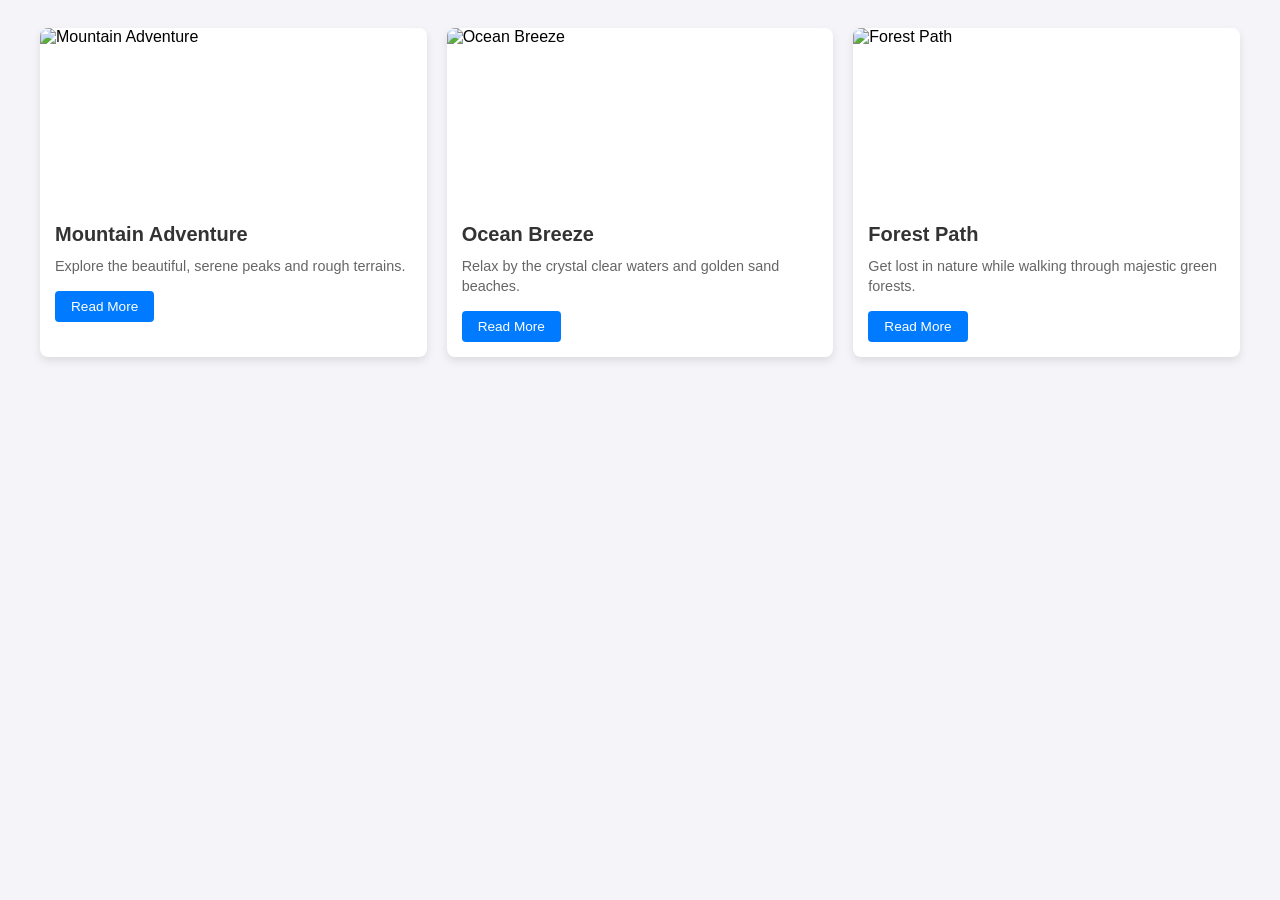
==== card.html @ cd064660 "new files added" ====
<!DOCTYPE html>
<html lang="en">
<head>
    <meta charset="UTF-8">
    <title>Dynamic Card Display</title>
    <link rel="stylesheet" href="style.css">
    <style>
        body {
    font-family: Arial, sans-serif;
    background-color: #f4f4f9;
    padding: 20px;
}

/* Container rules to align cards next to each other */
.card-container {
    display: grid;
    grid-template-columns: repeat(auto-fit, minmax(280px, 1fr));
    gap: 20px;
    max-width: 1200px;
    margin: 0 auto;
}

/* Individual card styling */
.card {
    background: #ffffff;
    border-radius: 8px;
    overflow: hidden;
    box-shadow: 0 4px 8px rgba(0, 0, 0, 0.1);
    transition: transform 0.2s ease-in-out;
}

.card:hover {
    transform: translateY(-5px);
}

.card-img {
    width: 100%;
    height: 180px;
    object-fit: cover;
}

.card-body {
    padding: 15px;
}

.card-title {
    margin: 0 0 10px 0;
    font-size: 1.25rem;
    color: #333;
}

.card-text {
    font-size: 0.9rem;
    color: #666;
    line-height: 1.4;
    margin-bottom: 15px;
}

.card-btn {
    display: inline-block;
    padding: 8px 16px;
    background-color: #007bff;
    color: #fff;
    text-decoration: none;
    border-radius: 4px;
    font-size: 0.85rem;
}

.card-btn:hover {
    background-color: #0056b3;
}

    </style>
</head>
<body>

    <!-- Container where cards will be rendered -->
    <div id="card-container" class="card-container"></div>

    <script >
        // Step 1: Store data in an array of objects
const cardData = [
    {
        title: "Mountain Adventure",
        image: "https://picsum.photos",
        description: "Explore the beautiful, serene peaks and rough terrains.",
        link: "#"
    },
    {
        title: "Ocean Breeze",
        image: "https://picsum.photos",
        description: "Relax by the crystal clear waters and golden sand beaches.",
        link: "#"
    },
    {
        title: "Forest Path",
        image: "https://picsum.photos",
        description: "Get lost in nature while walking through majestic green forests.",
        link: "#"
    }
];

// Step 2: Select the container element from the DOM
const container = document.getElementById('card-container');

// Step 3: Loop through the array and generate HTML for each object
cardData.forEach((item) => {
    // Create the card structure using a template literal
    const cardHTML = `
        <div class="card">
            <img src="${item.image}" alt="${item.title}" class="card-img">
            <div class="card-body">
                <h3 class="card-title">${item.title}</h3>
                <p class="card-text">${item.description}</p>
                <a href="${item.link}" class="card-btn">Read More</a>
            </div>
        </div>
    `;
    
    // Append the newly created card markup inside the container
    container.innerHTML += cardHTML;
});

    </script>
</body>
</html>
---- style.css ----
<<<<<<< HEAD
body{
    width: 100%;
    margin: 0;
    padding: 0;
}
.sale button{
    background-color: rgb(242, 61, 92);
    border-radius: 5px;
    color: white;
    border: 0;
}
.hero{
    align-self: start;
    text-align: start;
}
.logo{
    display: flex;
    align-items: center;
    justify-content: center;
}
.menu_search{
 align-items: center;
 justify-content: space-between;
 display: flex;
 max-width: 450px;
}
.menu_search button{
    background-color: #0F83B2;
    border-radius: 50px;
    height: 55px;
    width: 55px;
    
}
.menu input{
    width: 280px;
    border-radius: 20px;
    height: 50px;
}
.menu_field a{
    text-decoration: none;
    color: black;
    justify-content: center;
    align-items: center;
    text-align: center;
}
.section1{
    background-image: url(img/Rectangle\ 40.png);
    background-repeat: no-repeat;
    background-size: cover;
    height: 810px;
    /* width: 1220px; */
    justify-content: flex-end;
    padding-right: 70px;
    display: flex;
    padding-top: 90px;
}

.herrosection{
    font-family: "Baloo Bhaina 2", sans-serif;
    font-size: 65px;
    color: #0F83B2;
    font-weight: bold;
    text-shadow: 4px 4px  4px white;
}
.hero{
    justify-content: flex-end;
    padding-right: 70px;
    max-width: 592px;
    height: 305px;
}
.section2{
    display: flex;
    flex-direction: column;
    justify-content: center;
    align-items: center;
    text-align: center;
}
.section2_2{
    display: flex;
    justify-content: space-between;
    align-items: center;
}
.section2_2 img{
    justify-content: center;
    align-items: center;

}
.toycard{
    width: 200px;
    height: 180px;
    align-items: center;
    display: flex;
    flex-direction: column;
    justify-content: center;
}
.toycard img{
    width: 180px;
    height: 160px;
}
.section4{
    display: flex;
    justify-content: center;
    align-items: center;
    align-self: center;
    text-align: center;
}
.section4 img{
    display: flex;
    padding: 10px;
    justify-content: center;
    align-self: center;
    align-items: center;
}
.section5{
    justify-content: center;
}
.section5.img{
    display: flex;
    justify-content: center;
    
}

.section8 img{
    padding: 10px;
}


h2{
    font-family: "Baloo Bhaina 2", sans-serif;
    font-size: 30px;
    margin: 0;
    padding: none;
}
p{
    font-family: "Baloo Bhaina 2", sans-serif;
    font-size: 18px;
    margin: 0;
    padding: none;

}
.offer{
    display: flex;
    flex-direction: column;
    justify-content: center;
   align-items: center;
}
.news{
    display: flex;
    flex-direction: column;
    justify-content: center;
   align-items: center;
    text-align: center;
   
      font-family: "Baloo Bhaina 2", sans-serif;
      width: 600px;
}
.news button{
    height: 50px;
    width: 82px;
    border-radius: 20px;
    background-color: #0F83B2;
    color: white;
    border: 0.5px solid grey;
    font-size: 14px;
    box-sizing: border-box;

  transition: 0.5s;
  outline: none;
    
}
.news input{
    height: 50px;
    border-radius: 20px;
    width: 370px;
    box-sizing: border-box;
  border: 3px solid #ccc;
  transition: 0.5s;
  outline: none;
}
.section3{
    display: flex;
    flex-direction: column;
    text-align: center;
    justify-content: center;
    align-items: center;
    
}
.section3_2{
    display: flex;
    justify-content: center;
    align-items: center;
    text-align: center;
}
.section3_1{
    max-width: 570px;
    padding: 5px;
}
.section3_2 p:hover{
    background-color: rgb(244, 127, 166);
    border-radius: 10px;
    width: 100px;
    
}
.section3_2
{
    display: flex;
    justify-content: space-between;
    text-align: center;
}
.section8 p{
    font-size: 14px;
}

.section6_2{
    display: flex;
    justify-content: center;
    align-items: center;
    gap: 20px;
}
.section7_2{
    display: flex;
    justify-content: center;
    align-items: center;
    gap: 20px;
}
.section8{
    display: flex;
    justify-content: center;
    align-items: center;
    gap: 10px;
}


.customercare,.freeship,.return{
    justify-content: center;
    display: flex;
    flex-direction: column;
    align-items: center;
    text-align: center;
    align-content: center;
    width: 400px;
    height: 188px;
    /* border: 1px  solid black; */
    border-radius: 10px;
    
}
.customercare{
    background-color:rgba(26, 176, 230, 0.1);
}
.freeship{
    background-color:rgba(251, 128, 27, 0.1);
}
.return{
    background-color:rgba(40, 235, 43, 0.1);
}

.container-card {
    display: flex;
    flex-direction: column;
    
    align-items: start;
    gap: 50px;
    height: 450px;
    
    
}
.container-card  p{
    
    align-items: flex-start;
    display: flex;

}
.container-card p{
    border: 0;
    margin: none;
    
}
.card {
    
    display: flex;
    
    align-items: start;
    flex-direction: column;
  
}
.card1{
    background-image: url(toppicks/image\ 11.png);
    /* width: 250px;
    height: 250px;
    background-repeat: no-repeat;
    background-size: cover;
    display: flex;
    padding: 8px;
    justify-content: space-between; */


}


.heart {
    display: flex;
    flex-direction: column;
    gap: 4px;
    
}
h4, p{
    margin: 0;
    border: none;
}

.title {
    border-style: none;
}
.card2{
    background-image: url(toppicks/image\ 11\ \(1\).png);
    width: 250px;
    height: 250px;
    background-repeat: no-repeat;
    background-size: cover;
    display: flex;
    padding: 8px;
    justify-content: space-between;
}
.card3{
    background-image: url(toppicks/image\ 11\ \(2\).png);
     width: 250px;
    height: 250px;
    background-repeat: no-repeat;
    background-size: cover;
    display: flex;
    padding: 8px;
    justify-content: space-between;
}
.card4{
    background-image: url(toppicks/image\ 11\ \(3\).png);
     width: 250px;
    height: 250px;
    background-repeat: no-repeat;
    background-size: cover;
    display: flex;
    padding: 8px;
    justify-content: space-between;
}
.card_4{
    display: flex;
    /* justify-content: center;  */
    align-items: start;
    gap: 10px;
     
}
.card_4 p{
     border: 0;
    margin: none;
    align-items: start;
    display: flex;
    justify-content: flex-start;
}
.card p{
    border: 0;
    margin: none;
}
.card_8{
    display: flex;
    justify-content: center;
    align-items: center;
    gap: 10px;
}
.card_8 p{
    display: flex;
    justify-content: flex-start;
    margin: 0;
    padding: none;
    align-items: flex-start;
}
.cardbalance{
    display: flex;
    justify-content: center;
    align-items: center;
    gap: 10px;
}
.card5{
    background-image: url(toppicks/image\ 11\ \(4\).png);
     width: 250px;
    height: 250px;
    background-repeat: no-repeat;
    background-size: cover;
    display: flex;
    padding: 8px;
    justify-content: space-between;
}
.card6{
    background-image: url(toppicks/image\ 11\ \(5\).png);
     width: 250px;
    height: 250px;
    background-repeat: no-repeat;
    background-size: cover;
    display: flex;
    padding: 8px;
    justify-content: space-between;
}
.card7{
    background-image: url(toppicks/image\ 11\ \(6\).png);
     width: 250px;
    height: 250px;
    background-repeat: no-repeat;
    background-size: cover;
    display: flex;
    padding: 8px;
    justify-content: space-between;
}
.card8{
    background-image: url(toppicks/image\ 11\ \(7\).png);
     width: 250px;
    height: 250px;
    background-repeat: no-repeat;
    background-size: cover;
    display: flex;
    padding: 8px;
    justify-content: space-between;
}

@media screen and (width <= 800px) {
   .card_4,.card_8,.cardbalance{
    grid-column: 1;
    display: grid;
  }
}
@media screen and (min-width: 800px) and (max-width: 1100px) {
   .card_4,.card_8,.cardbalance{
   
    display: grid;
    grid-template-columns: repeat(2, 1fr);
    justify-content: center;
    align-items: center;
  }
}
@media screen and (min-width: 1000px) and (max-width: 1200px) {
   .card_4,.card_8,.cardbalance{
  
    display: grid;
    grid-template-columns: repeat(4, 1fr);
    justify-content: center;
    align-items: center;
  }
}

@media screen and (width <= 768px) {
   .section8{
    grid-column: 1;
    display: grid;

  }
}

@media screen and (width <= 900px) {
   .section6_2,.section7_2,.section8{
    grid-column: 1;
    display: grid;

  }
}
@media screen and (width <= 900px) {
   .section4{
    grid-column: 1;
    display: grid;
    align-items: center;
    align-self: center;
    justify-content: center;
  }
}
@media screen and (width <= 786px) {
   .section4{
    grid-column: 1;
   display: grid;
    align-items: center;
    align-self: center;
    justify-content: center;
    width: 500px;
  }
}
@media screen and (width <= 576px) {
   .section4{
    grid-column: 1;
    display: grid;
    width: 420px;
  }
}
@media screen and (width <= 567px) {
   .section4 img{
    grid-column: 1;
    display: grid;
    width: 380px;
  }
}
@media screen and (width <= 567px) {
   body{
    width: 100%;
  }
}
@media screen and (width <= 400px) {
   .section4 img{
    grid-column: 1;
    display: grid;
    width: 320px;
  }
}
@media screen and (width <= 700px) {
   .perfecttoy{
    grid-column: 1;
    display: grid;
  }
}
@media screen and (width <= 700px) {
   .herrosection{
    font-size: 50px;
  }
}
@media screen and (width <= 760px) {
   .herrosection .button{
    width: 150px;
  }
}
@media screen and (width <= 500px) {
   .herrosection .button{
    width: 100px;
  }
}
@media screen and (width <= 570px) {
   .herrosection{
    font-size: 40px;
  }
}

@media screen and (min-width: 700px) and (max-width: 1000px) {
   .perfecttoy{
    
    display: grid;
     grid-template-columns: repeat(5, 1fr);
  }
}
.perfecttoy{
    display: flex;
}

@media screen and (width <= 700px) {
   .section2_2{
    grid-column: 1;
    display: grid;
  }
}
@media screen and (min-width: 700px) and (max-width: 800px) {
   .section2_2{
    display: grid;
     grid-template-columns: repeat(2, 1fr);
  }
}
@media screen and (min-width: 800px) and (max-width: 1100px) {
   .section2_2{
    display: grid;
     grid-template-columns: repeat(4, 1fr);
  }
}
@media screen and (width <= 600px) {
   .news{
    max-width: 400px;
  }
}
@media screen and (width <= 700px) {
   .foot{
    display:grid;
    grid: 1;
    grid-template-columns: repeat(1, 1fr);
  }
}
.section7{
    display: flex;
    flex-direction: column;
    justify-content: center;
    align-items: center;
    align-content: center;
}
.container-last{
    display: flex;
    justify-content: start;
    align-items: center;
    

}
.last1{
    width: 250px;
    height: 250px;

}
.container-last p{
    font-size: 16px;
}

.linkimg{
    width: 30px;
    height: 30px;
    display: flex;
    gap: 10px;
}


@media (max-width: 768px) {
  .menu_field {
    display: none;
  }
}
@media screen and (width <= 700px) {
  .menu_search {
    max-width: 300px;
  }
}
.newsbutton{
    display: flex;

    gap: 30px;
}
@media screen and (width <= 700px) {
  .newsbutton input {
    width: 200px;
  }
=======
*{
    margin: 0;
    padding: 0;

}


body{
    margin: 0;
    padding: 0;
}

.toolbar{
    display: flex;
    background-image: url(img/Union.png);
    height: 51px;
    justify-content: space-between;
    padding-left: 80px;
    padding-right: 80px;
   
}
.sale button{
    background-color: rgb(242, 61, 92);
    border-radius: 5px;
    color: white;
    border: 0;
}
.toolbar1{
    display: flex;
    width: 150px;
    align-items: center;
    justify-content: space-between;
    color: white;
    text-decoration: none;
}
.toolbar1 a{
    text-decoration: none;
    color: white;
    
}
.menu{
    display: flex;
    justify-content: space-between;
    /* padding-right: 50px; */
    height: 140px;
   
}
.menu_field{
    display: flex;
    justify-content: space-between;
    align-items: center;
    width: 532px;
}
.hero{
    align-self: start;
    text-align: start;
}
.logo{
    display: flex;
    align-items: center;
    justify-content: center;
}
.menu_search{
 align-items: center;
 justify-content: space-between;
 display: flex;
 max-width: 450px;
}
.menu_search button{
    background-color: #0F83B2;
    border-radius: 50px;
    height: 55px;
    width: 55px;
    
}
.menu input{
    width: 280px;
    border-radius: 20px;
    height: 50px;
}
.menu_field a{
    text-decoration: none;
    color: black;
    justify-content: center;
    align-items: center;
    text-align: center;
}
.section1{
    background-image: url(img/Rectangle\ 40.png);
    background-repeat: no-repeat;
    background-size: cover;
    height: 810px;
    width: 1220px;
    justify-content: flex-end;
    padding-right: 70px;
    display: flex;
    padding-top: 90px;
}

.herrosection{
    font-family: "Baloo Bhaina 2", sans-serif;
    font-size: 65px;
    color: #0F83B2;
    font-weight: bold;
    text-shadow: 4px 4px  4px white;
}
.hero{
    justify-content: flex-end;
    padding-right: 70px;
    max-width: 592px;
    height: 305px;
}
.section2{
    display: flex;
    flex-direction: column;
    justify-content: center;
    align-items: center;
    text-align: center;
}
.section2_2{
    display: flex;
    justify-content: space-between;
    align-items: center;
}
.section2_2 img{
    justify-content: center;
    align-items: center;

}
.toycard{
    width: 200px;
    height: 180px;
    align-items: center;
    display: flex;
    flex-direction: column;
    justify-content: center;
}
.toycard img{
    width: 180px;
    height: 160px;
}
.section4{
    display: flex;
    justify-content: center;
    align-items: center;
}
.section4 img{
    display: flex;
    padding: 10px;
    position: relative;
}
.section5{
    justify-content: center;
}
.section5.img{
    display: flex;
    justify-content: center;
    
}

.section8 img{
    padding: 10px;
}


h2{
    font-family: "Agbalumo", system-ui;
    font-size: 25px;
}
p{
    font-family: "Baloo Bhaina 2", sans-serif;
    font-size: 18px;

}
.offer{
    display: flex;
    flex-direction: column;
    justify-content: center;
   align-items: center;
}
.news{
    display: flex;
    flex-direction: column;
    justify-content: center;
   align-items: center;
    text-align: center;
    
      font-family: "Baloo Bhaina 2", sans-serif;
      width: 600px;
}
.news button{
    height: 50px;
    width: 82px;
    border-radius: 10px;
    background-color: #0F83B2;
}
.news input{
    height: 50px;
    border-radius: 15px;
    width: 370px;
}
.section3{
    display: flex;
    flex-direction: column;
    text-align: center;
    justify-content: center;
    align-items: center;
    
}
.section3_2{
    display: flex;
    justify-content: center;
    align-items: center;
    text-align: center;
}
.section3_1{
    max-width: 570px;
    padding: 5px;
}
.section3_2 p:hover{
    background-color: rgb(244, 127, 166);
    border-radius: 10px;
    width: 100px;
    
}
.section3_2
{
    display: flex;
    justify-content: space-between;
    text-align: center;
}
.section8 p{
    font-size: 14px;
}


.section8{
    display: flex;
    justify-content: center;
    align-items: center;
    gap: 10px;
}


.customercare,.freeship,.return{
    justify-content: center;
    display: flex;
    flex-direction: column;
    align-items: center;
    text-align: center;
    align-content: center;
    width: 400px;
    height: 188px;
    /* border: 1px  solid black; */
    border-radius: 10px;
    
}
.customercare{
    background-color:rgba(26, 176, 230, 0.1);
}
.freeship{
    background-color:rgba(251, 128, 27, 0.1);
}
.return{
    background-color:rgba(40, 235, 43, 0.1);
}

.container-card {
    display: flex;
    flex-direction: column;
    justify-content: center;
    align-items: start;
    gap: 50px;
    height: 450px;
    
    /* background-color: aquamarine; */
}
.container-card p{
    border: 0;
    margin: none;
    /* color: rgb(60, 254, 60); */
}
.card {
    
    display: flex;
    justify-content: center;
    align-items: start;
    flex-direction: column;
  
}
.card1{
    background-image: url(toppicks/image\ 11.png);
    width: 250px;
    height: 250px;
    background-repeat: no-repeat;
    background-size: cover;
    display: flex;
    padding: 8px;
    justify-content: space-between;
}


.heart {
    display: flex;
    flex-direction: column;
    gap: 4px;
    
}
h4, p{
    margin: 0;
    border: none;
}

.title {
    border-style: none;
}
.card2{
    background-image: url(toppicks/image\ 11\ \(1\).png);
    width: 250px;
    height: 250px;
    background-repeat: no-repeat;
    background-size: cover;
    display: flex;
    padding: 8px;
    justify-content: space-between;
}
.card3{
    background-image: url(toppicks/image\ 11\ \(2\).png);
     width: 250px;
    height: 250px;
    background-repeat: no-repeat;
    background-size: cover;
    display: flex;
    padding: 8px;
    justify-content: space-between;
}
.card4{
    background-image: url(toppicks/image\ 11\ \(3\).png);
     width: 250px;
    height: 250px;
    background-repeat: no-repeat;
    background-size: cover;
    display: flex;
    padding: 8px;
    justify-content: space-between;
}
.card_4{
    display: flex;
    justify-content: center;
    align-items: start;
    gap: 10px;
     
}
.card_4 p{
     border: 0;
    margin: none;
    align-items: start;
}
.card p{
    border: 0;
    margin: none;
}
.card_8{
    display: flex;
    justify-content: center;
    align-items: center;
    gap: 10px;
}
.cardbalance{
    display: flex;
    justify-content: center;
    align-items: center;
    gap: 10px;
}
.card5{
    background-image: url(toppicks/image\ 11\ \(4\).png);
     width: 250px;
    height: 250px;
    background-repeat: no-repeat;
    background-size: cover;
    display: flex;
    padding: 8px;
    justify-content: space-between;
}
.card6{
    background-image: url(toppicks/image\ 11\ \(5\).png);
     width: 250px;
    height: 250px;
    background-repeat: no-repeat;
    background-size: cover;
    display: flex;
    padding: 8px;
    justify-content: space-between;
}
.card7{
    background-image: url(toppicks/image\ 11\ \(6\).png);
     width: 250px;
    height: 250px;
    background-repeat: no-repeat;
    background-size: cover;
    display: flex;
    padding: 8px;
    justify-content: space-between;
}
.card8{
    background-image: url(toppicks/image\ 11\ \(7\).png);
     width: 250px;
    height: 250px;
    background-repeat: no-repeat;
    background-size: cover;
    display: flex;
    padding: 8px;
    justify-content: space-between;
}

@media screen and (width <= 800px) {
   .card_4,.card_8,.cardbalance{
    grid-column: 1;
    display: grid;
  }
}
@media screen and (min-width: 800px) and (max-width: 1100px) {
   .card_4,.card_8,.cardbalance{
   
    display: grid;
    grid-template-columns: repeat(2, 1fr);
    justify-content: center;
    align-items: center;
  }
}
@media screen and (min-width: 1000px) and (max-width: 1200px) {
   .card_4,.card_8,.cardbalance{
  
    display: grid;
    grid-template-columns: repeat(4, 1fr);
    justify-content: center;
    align-items: center;
  }
}

@media screen and (width <= 768px) {
   .section8{
    grid-column: 1;
    display: grid;

  }
}
@media screen and (width <= 900px) {
   .section4{
    grid-column: 1;
    display: grid;
  }
}
@media screen and (width <= 700px) {
   .perfecttoy{
    grid-column: 1;
    display: grid;
  }
}

@media screen and (min-width: 700px) and (max-width: 1000px) {
   .perfecttoy{
    
    display: grid;
     grid-template-columns: repeat(5, 1fr);
  }
}
.perfecttoy{
    display: flex;
}

@media screen and (width <= 700px) {
   .section2_2{
    grid-column: 1;
    display: grid;
  }
}
@media screen and (min-width: 700px) and (max-width: 800px) {
   .section2_2{
    display: grid;
     grid-template-columns: repeat(2, 1fr);
  }
}
@media screen and (min-width: 800px) and (max-width: 1100px) {
   .section2_2{
    display: grid;
     grid-template-columns: repeat(4, 1fr);
  }
}
@media screen and (width <= 600px) {
   .news{
    max-width: 400px;
  }
}
@media screen and (width <= 700px) {
   .foot{
    display:grid;
    grid: 1;
    grid-template-columns: repeat(1, 1fr);
  }
}
.section7{
    display: flex;
    flex-direction: column;
    justify-content: center;
    align-items: center;
    align-content: center;
}
.container-last{
    display: flex;
    justify-content: start;
    align-items: center;
    

}
.last1{
    width: 250px;
    height: 250px;

}
.container-last p{
    font-size: 16px;
}
footer{
    background-image: url(img/Footer\ \(1\).png);
    background-repeat: no-repeat;
    display: flex;
    flex-direction: column;
    background-size: cover;
    justify-content: center;
    /* align-items: center; */
    height: 560px;
}
.linkimg{
    width: 30px;
    height: 30px;
    display: flex;
    gap: 10px;
}
.searchbar{
    width: 300px;
    height: 50px;
    display: flex;
    border: 2px solid black;
    border-radius: 50px;
}
.searchbar input{
    border: none;
    border-color:transparent;
    width: 245px;
    height: 40px;
    padding-left: 10px;
    padding-top: 5px;
}
.searchbar button{
    background-color: #0F83B2;
    border-radius: 50px;
}

@media (max-width: 768px) {
  .menu_field {
    display: none;
  }
}
@media screen and (width <= 700px) {
  .menu_search {
    max-width: 300px;
  }
>>>>>>> e6953e9117bbbb5a44404855fc9a00b3f8325efa
}
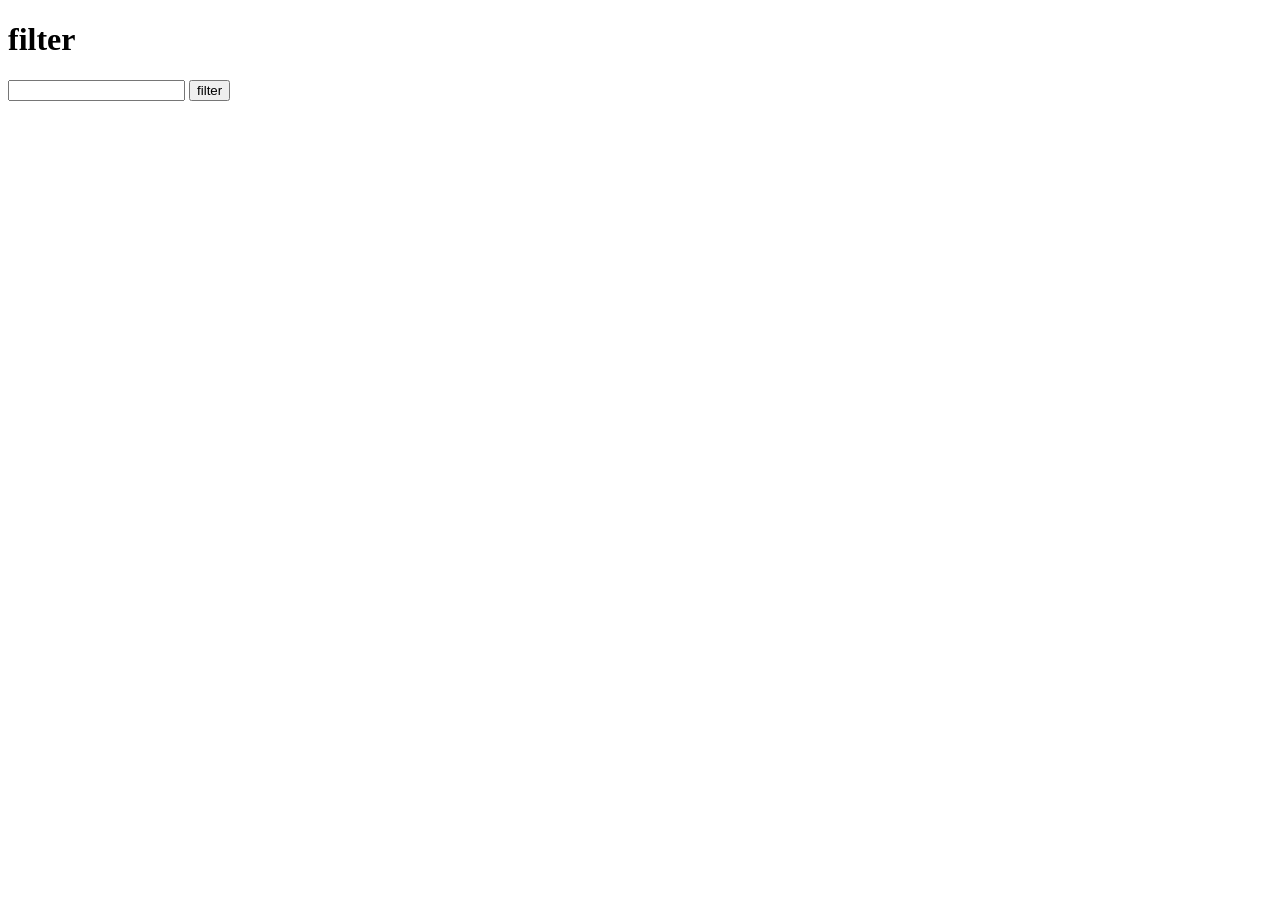
==== commit a1ef5802: "updated succes" ====
--- a/card.html
+++ b/card.html
@@ -2,125 +2,49 @@
 <html lang="en">
 <head>
     <meta charset="UTF-8">
-    <title>Dynamic Card Display</title>
-    <link rel="stylesheet" href="style.css">
-    <style>
-        body {
-    font-family: Arial, sans-serif;
-    background-color: #f4f4f9;
-    padding: 20px;
-}
+    <meta name="viewport" content="width=device-width, initial-scale=1.0">
+    <title>Document</title>
+    <script>
+        const cs =[
+            {
+                name : "sanjeev",
+                dep : "cs",
+                best : "dev"
+        },
+        {
+             name : "naveen",
+                dep : "cs",
+                best : "mar"
+        },
+        {
+             name : "hari",
+                dep : "it",
+                best : "dev"
+        },
+        {
+             name : "haran",
+                dep : "ca",
+                best : "speak"
+        }
+    ]
 
-/* Container rules to align cards next to each other */
-.card-container {
-    display: grid;
-    grid-template-columns: repeat(auto-fit, minmax(280px, 1fr));
-    gap: 20px;
-    max-width: 1200px;
-    margin: 0 auto;
-}
+    function search(depart){
+        return depart.dep === document.getElementById("fil").value;
+    }
 
-/* Individual card styling */
-.card {
-    background: #ffffff;
-    border-radius: 8px;
-    overflow: hidden;
-    box-shadow: 0 4px 8px rgba(0, 0, 0, 0.1);
-    transition: transform 0.2s ease-in-out;
-}
+    function myfunction(){
+        document.getElementById("demo").innerHTML =  JSON.stringify(result, null, 2);
+    }
 
-.card:hover {
-    transform: translateY(-5px);
-}
 
-.card-img {
-    width: 100%;
-    height: 180px;
-    object-fit: cover;
-}
 
-.card-body {
-    padding: 15px;
-}
-
-.card-title {
-    margin: 0 0 10px 0;
-    font-size: 1.25rem;
-    color: #333;
-}
-
-.card-text {
-    font-size: 0.9rem;
-    color: #666;
-    line-height: 1.4;
-    margin-bottom: 15px;
-}
-
-.card-btn {
-    display: inline-block;
-    padding: 8px 16px;
-    background-color: #007bff;
-    color: #fff;
-    text-decoration: none;
-    border-radius: 4px;
-    font-size: 0.85rem;
-}
-
-.card-btn:hover {
-    background-color: #0056b3;
-}
-
-    </style>
+    </script>
 </head>
 <body>
-
-    <!-- Container where cards will be rendered -->
-    <div id="card-container" class="card-container"></div>
-
-    <script >
-        // Step 1: Store data in an array of objects
-const cardData = [
-    {
-        title: "Mountain Adventure",
-        image: "https://picsum.photos",
-        description: "Explore the beautiful, serene peaks and rough terrains.",
-        link: "#"
-    },
-    {
-        title: "Ocean Breeze",
-        image: "https://picsum.photos",
-        description: "Relax by the crystal clear waters and golden sand beaches.",
-        link: "#"
-    },
-    {
-        title: "Forest Path",
-        image: "https://picsum.photos",
-        description: "Get lost in nature while walking through majestic green forests.",
-        link: "#"
-    }
-];
-
-// Step 2: Select the container element from the DOM
-const container = document.getElementById('card-container');
-
-// Step 3: Loop through the array and generate HTML for each object
-cardData.forEach((item) => {
-    // Create the card structure using a template literal
-    const cardHTML = `
-        <div class="card">
-            <img src="${item.image}" alt="${item.title}" class="card-img">
-            <div class="card-body">
-                <h3 class="card-title">${item.title}</h3>
-                <p class="card-text">${item.description}</p>
-                <a href="${item.link}" class="card-btn">Read More</a>
-            </div>
-        </div>
-    `;
+    <h1>filter</h1>
+    <input type="text" id="fil">
+    <button onclick="myfunction()">filter</button>
+    <p id="demo"></p>
     
-    // Append the newly created card markup inside the container
-    container.innerHTML += cardHTML;
-});
-
-    </script>
 </body>
-</html>
+</html>
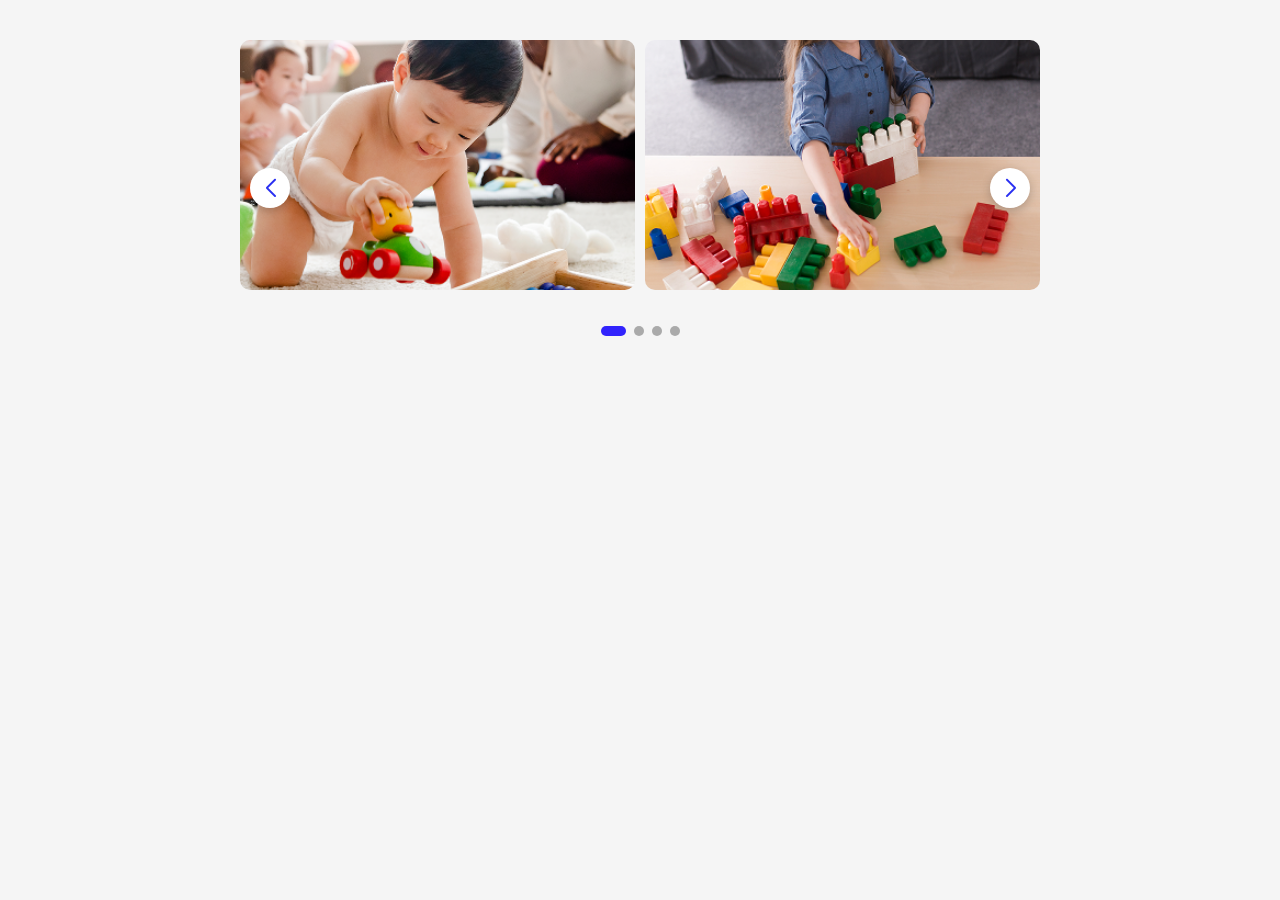
==== commit e3f81118: "card like updated" ====
--- a/card.html
+++ b/card.html
@@ -1,50 +1,270 @@
 <!DOCTYPE html>
 <html lang="en">
+
 <head>
     <meta charset="UTF-8">
+
     <meta name="viewport" content="width=device-width, initial-scale=1.0">
-    <title>Document</title>
+
+    <link
+        rel="stylesheet"
+        href="https://cdn.jsdelivr.net/npm/swiper@11/swiper-bundle.min.css"
+    >
+
+    <title>Infinite Image Slider</title>
+
+    <style>
+
+        * {
+            box-sizing: border-box;
+        }
+
+        body {
+            margin: 0;
+            padding: 40px;
+            background: #f5f5f5;
+        }
+
+
+        /* ==============================
+           SWIPER
+        ============================== */
+
+        .mySwiper {
+            width: 800px;
+            height: 300px;
+
+            position: relative;
+        }
+
+
+        .swiper-slide {
+            width: 400px;
+            height: 250px;
+        }
+
+
+        .swiper-slide img {
+            width: 100%;
+            height: 250px;
+
+            object-fit: cover;
+
+            border-radius: 10px;
+        }
+
+
+        /* ==============================
+           NEXT / PREVIOUS BUTTON
+        ============================== */
+
+        .swiper-button-next,
+        .swiper-button-prev {
+            width: 40px;
+            height: 40px;
+
+            background: white;
+
+            border-radius: 50%;
+
+            box-shadow: 0 3px 10px rgba(0, 0, 0, 0.2);
+        }
+
+
+        /* Arrow size */
+
+        .swiper-button-next::after,
+        .swiper-button-prev::after {
+            font-size: 18px;
+            font-weight: bold;
+            color: rgb(41, 47, 241);
+        }
+
+
+        /* ==============================
+           DOTS
+        ============================== */
+
+        .swiper-pagination {
+            bottom: 0 !important;
+        }
+
+
+        .swiper-pagination-bullet {
+            width: 10px;
+            height: 10px;
+
+            opacity: 1;
+
+            background: #aaa;
+        }
+
+
+        .swiper-pagination-bullet-active {
+            background: rgb(49, 35, 252);
+
+            width: 25px;
+
+            border-radius: 10px;
+        }
+
+
+        /* ==============================
+           MOBILE
+        ============================== */
+
+        @media screen and (max-width: 850px) {
+
+            body {
+                padding: 20px;
+            }
+
+            .mySwiper {
+                width: 100%;
+            }
+
+            .swiper-slide {
+                width: 50%;
+            }
+
+        }
+
+
+        @media screen and (max-width: 600px) {
+
+            .mySwiper {
+                height: 300px;
+            }
+
+            .swiper-slide {
+                width: 100%;
+            }
+
+        }
+
+    </style>
+
+</head>
+
+
+<body>
+
+
+    <!-- =================================
+         SWIPER
+    ================================== -->
+
+    <div class="swiper mySwiper">
+
+        <div class="swiper-wrapper">
+
+
+            <div class="swiper-slide">
+                <img src="img/Rectangle 23.png" alt="">
+            </div>
+
+
+            <div class="swiper-slide">
+                <img src="img/Rectangle 24.png" alt="">
+            </div>
+
+
+            <div class="swiper-slide">
+                <img src="img/Rectangle 25.png" alt="">
+            </div>
+
+
+            <div class="swiper-slide">
+                <img src="img/Rectangle 26.png" alt="">
+            </div>
+
+
+        </div>
+
+
+        <!-- Previous Button -->
+
+        <div class="swiper-button-prev"></div>
+
+
+        <!-- Next Button -->
+
+        <div class="swiper-button-next"></div>
+
+
+        <!-- Dots -->
+
+        <div class="swiper-pagination"></div>
+
+    </div>
+
+
+
+    <!-- =================================
+         SWIPER JS
+    ================================== -->
+
+    <script src="https://cdn.jsdelivr.net/npm/swiper@11/swiper-bundle.min.js"></script>
+
+
     <script>
-        const cs =[
-            {
-                name : "sanjeev",
-                dep : "cs",
-                best : "dev"
-        },
-        {
-             name : "naveen",
-                dep : "cs",
-                best : "mar"
-        },
-        {
-             name : "hari",
-                dep : "it",
-                best : "dev"
-        },
-        {
-             name : "haran",
-                dep : "ca",
-                best : "speak"
-        }
-    ]
-
-    function search(depart){
-        return depart.dep === document.getElementById("fil").value;
-    }
-
-    function myfunction(){
-        document.getElementById("demo").innerHTML =  JSON.stringify(result, null, 2);
-    }
-
-
+
+        const swiper = new Swiper(".mySwiper", {
+
+            /* Show 2 images */
+
+            slidesPerView: 2,
+
+            spaceBetween: 10,
+
+
+            /* Infinite loop */
+
+            loop: true,
+
+
+            /* Auto slide */
+
+            autoplay: {
+
+                delay: 3000,
+
+                disableOnInteraction: false
+
+            },
+
+
+            /* Slow movement */
+
+            speed: 1500,
+
+
+            /* Previous / Next */
+
+            navigation: {
+
+                nextEl: ".swiper-button-next",
+
+                prevEl: ".swiper-button-prev"
+
+            },
+
+
+            /* Dots */
+
+            pagination: {
+
+                el: ".swiper-pagination",
+
+                clickable: true
+
+            }
+
+        });
 
     </script>
-</head>
-<body>
-    <h1>filter</h1>
-    <input type="text" id="fil">
-    <button onclick="myfunction()">filter</button>
-    <p id="demo"></p>
-    
+
+
 </body>
+
 </html>
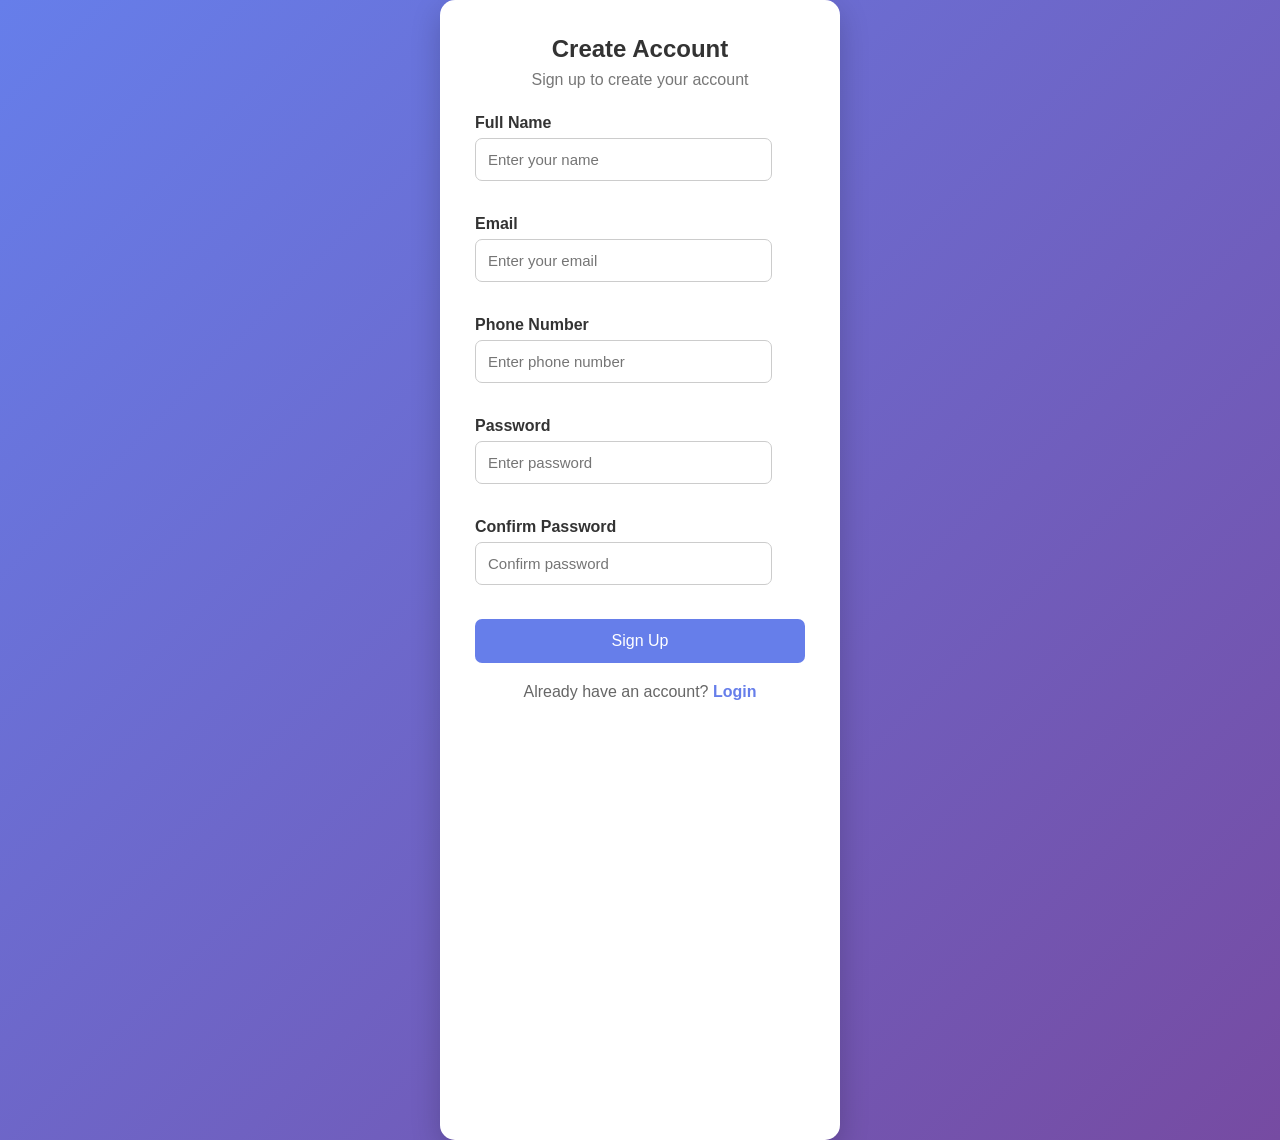
==== commit 7ed60229: "login page updated" ====
--- a/card.html
+++ b/card.html
@@ -1,270 +1,279 @@
 <!DOCTYPE html>
 <html lang="en">
-
 <head>
     <meta charset="UTF-8">
-
     <meta name="viewport" content="width=device-width, initial-scale=1.0">
-
-    <link
-        rel="stylesheet"
-        href="https://cdn.jsdelivr.net/npm/swiper@11/swiper-bundle.min.css"
-    >
-
-    <title>Infinite Image Slider</title>
-
-    <style>
-
-        * {
-            box-sizing: border-box;
-        }
-
-        body {
-            margin: 0;
-            padding: 40px;
-            background: #f5f5f5;
-        }
-
-
-        /* ==============================
-           SWIPER
-        ============================== */
-
-        .mySwiper {
-            width: 800px;
-            height: 300px;
-
-            position: relative;
-        }
-
-
-        .swiper-slide {
-            width: 400px;
-            height: 250px;
-        }
-
-
-        .swiper-slide img {
-            width: 100%;
-            height: 250px;
-
-            object-fit: cover;
-
-            border-radius: 10px;
-        }
-
-
-        /* ==============================
-           NEXT / PREVIOUS BUTTON
-        ============================== */
-
-        .swiper-button-next,
-        .swiper-button-prev {
-            width: 40px;
-            height: 40px;
-
-            background: white;
-
-            border-radius: 50%;
-
-            box-shadow: 0 3px 10px rgba(0, 0, 0, 0.2);
-        }
-
-
-        /* Arrow size */
-
-        .swiper-button-next::after,
-        .swiper-button-prev::after {
-            font-size: 18px;
-            font-weight: bold;
-            color: rgb(41, 47, 241);
-        }
-
-
-        /* ==============================
-           DOTS
-        ============================== */
-
-        .swiper-pagination {
-            bottom: 0 !important;
-        }
-
-
-        .swiper-pagination-bullet {
-            width: 10px;
-            height: 10px;
-
-            opacity: 1;
-
-            background: #aaa;
-        }
-
-
-        .swiper-pagination-bullet-active {
-            background: rgb(49, 35, 252);
-
-            width: 25px;
-
-            border-radius: 10px;
-        }
-
-
-        /* ==============================
-           MOBILE
-        ============================== */
-
-        @media screen and (max-width: 850px) {
-
-            body {
-                padding: 20px;
-            }
-
-            .mySwiper {
-                width: 100%;
-            }
-
-            .swiper-slide {
-                width: 50%;
-            }
-
-        }
-
-
-        @media screen and (max-width: 600px) {
-
-            .mySwiper {
-                height: 300px;
-            }
-
-            .swiper-slide {
-                width: 100%;
-            }
-
-        }
-
-    </style>
-
+    <title>Signup</title>
+    <link rel="stylesheet" href="signup.css">
 </head>
-
-
+<style>
+* {
+    margin: 0;
+    padding: 0;
+    box-sizing: border-box;
+    font-family: Arial, sans-serif;
+}
+
+body {
+    min-height: 100vh;
+    display: flex;
+    justify-content: center;
+    align-items: center;
+    background: linear-gradient(135deg, #667eea, #764ba2);
+}
+
+.signup-box {
+    width: 400px;
+    background: white;
+    padding: 35px;
+    border-radius: 15px;
+    box-shadow: 0 10px 30px rgba(0, 0, 0, 0.2);
+}
+
+h2 {
+    text-align: center;
+    margin-bottom: 8px;
+    color: #333;
+}
+
+.subtitle {
+    text-align: center;
+    color: #777;
+    margin-bottom: 25px;
+}
+
+.input-box {
+    margin-bottom: 16px;
+}
+
+.input-box label {
+    display: block;
+    margin-bottom: 6px;
+    font-weight: bold;
+    color: #333;
+}
+
+.input-box input {
+    width: 90%;
+    padding: 12px;
+    border: 1px solid #ccc;
+    border-radius: 7px;
+    font-size: 15px;
+    outline: none;
+}
+
+.input-box input:focus {
+    border-color: #667eea;
+}
+
+.input-box span {
+    display: block;
+    color: red;
+    font-size: 12px;
+    margin-top: 4px;
+    min-height: 14px;
+}
+
+button {
+    width: 100%;
+    padding: 13px;
+    border: none;
+    border-radius: 7px;
+    background: #667eea;
+    color: white;
+    font-size: 16px;
+    cursor: pointer;
+}
+
+button:hover {
+    background: #5568d9;
+}
+
+#success {
+    text-align: center;
+    color: green;
+    margin-top: 15px;
+    font-weight: bold;
+}
+
+.login {
+    text-align: center;
+    margin-top: 20px;
+    color: #666;
+}
+
+.login a {
+    color: #667eea;
+    text-decoration: none;
+    font-weight: bold;
+}
+
+/* Mobile */
+@media (max-width: 500px) {
+
+    .signup-box {
+        width: 90%;
+        padding: 25px;
+    }
+
+} 
+</style>
 <body>
 
-
-    <!-- =================================
-         SWIPER
-    ================================== -->
-
-    <div class="swiper mySwiper">
-
-        <div class="swiper-wrapper">
-
-
-            <div class="swiper-slide">
-                <img src="img/Rectangle 23.png" alt="">
-            </div>
-
-
-            <div class="swiper-slide">
-                <img src="img/Rectangle 24.png" alt="">
-            </div>
-
-
-            <div class="swiper-slide">
-                <img src="img/Rectangle 25.png" alt="">
-            </div>
-
-
-            <div class="swiper-slide">
-                <img src="img/Rectangle 26.png" alt="">
-            </div>
-
-
-        </div>
-
-
-        <!-- Previous Button -->
-
-        <div class="swiper-button-prev"></div>
-
-
-        <!-- Next Button -->
-
-        <div class="swiper-button-next"></div>
-
-
-        <!-- Dots -->
-
-        <div class="swiper-pagination"></div>
-
+    <div class="signup-box">
+
+        <h2>Create Account</h2>
+        <p class="subtitle">Sign up to create your account</p>
+
+        <form id="signupForm">
+
+            <div class="input-box">
+                <label>Full Name</label>
+                <input type="text" id="name" placeholder="Enter your name">
+                <span id="nameError"></span>
+            </div>
+
+            <div class="input-box">
+                <label>Email</label>
+                <input type="email" id="email" placeholder="Enter your email">
+                <span id="emailError"></span>
+            </div>
+
+            <div class="input-box">
+                <label>Phone Number</label>
+                <input type="text" id="phone" placeholder="Enter phone number">
+                <span id="phoneError"></span>
+            </div>
+
+            <div class="input-box">
+                <label>Password</label>
+                <input type="password" id="password" placeholder="Enter password">
+                <span id="passwordError"></span>
+            </div>
+
+            <div class="input-box">
+                <label>Confirm Password</label>
+                <input type="password" id="confirmPassword" placeholder="Confirm password">
+                <span id="confirmError"></span>
+            </div>
+
+            <button type="submit">Sign Up</button>
+
+            <p id="success"></p>
+
+            <p class="login">
+                Already have an account?
+                <a href="login.html">Login</a>
+            </p>
+
+        </form>
+  <iframe
+        src="https://www.google.com/maps/embed?pb=YOUR_MAP_CODE"
+        width="100%"
+        height="400"
+        style="border:0;"
+        allowfullscreen=""
+        loading="lazy"
+        referrerpolicy="no-referrer-when-downgrade">
+    </iframe>
     </div>
 
-
-
-    <!-- =================================
-         SWIPER JS
-    ================================== -->
-
-    <script src="https://cdn.jsdelivr.net/npm/swiper@11/swiper-bundle.min.js"></script>
-
-
-    <script>
-
-        const swiper = new Swiper(".mySwiper", {
-
-            /* Show 2 images */
-
-            slidesPerView: 2,
-
-            spaceBetween: 10,
-
-
-            /* Infinite loop */
-
-            loop: true,
-
-
-            /* Auto slide */
-
-            autoplay: {
-
-                delay: 3000,
-
-                disableOnInteraction: false
-
-            },
-
-
-            /* Slow movement */
-
-            speed: 1500,
-
-
-            /* Previous / Next */
-
-            navigation: {
-
-                nextEl: ".swiper-button-next",
-
-                prevEl: ".swiper-button-prev"
-
-            },
-
-
-            /* Dots */
-
-            pagination: {
-
-                el: ".swiper-pagination",
-
-                clickable: true
-
-            }
-
-        });
-
-    </script>
-
-
+    <script src="signup.js"></script>
+<script>
+    
+const form = document.getElementById("signupForm");
+
+form.addEventListener("submit", function (event) {
+
+    event.preventDefault();
+
+    // Get values
+    const name = document.getElementById("name").value.trim();
+    const email = document.getElementById("email").value.trim();
+    const phone = document.getElementById("phone").value.trim();
+    const password = document.getElementById("password").value;
+    const confirmPassword = document.getElementById("confirmPassword").value;
+
+    // Error elements
+    const nameError = document.getElementById("nameError");
+    const emailError = document.getElementById("emailError");
+    const phoneError = document.getElementById("phoneError");
+    const passwordError = document.getElementById("passwordError");
+    const confirmError = document.getElementById("confirmError");
+    const success = document.getElementById("success");
+
+    // Clear old messages
+    nameError.textContent = "";
+    emailError.textContent = "";
+    phoneError.textContent = "";
+    passwordError.textContent = "";
+    confirmError.textContent = "";
+    success.textContent = "";
+
+    let valid = true;
+
+    // Name validation
+    if (name === "") {
+        nameError.textContent = "Name is required";
+        valid = false;
+    }
+
+    // Email validation
+    const emailPattern = /^[^\s@]+@[^\s@]+\.[^\s@]+$/;
+
+    if (email === "") {
+        emailError.textContent = "Email is required";
+        valid = false;
+    }
+    else if (!emailPattern.test(email)) {
+        emailError.textContent = "Enter a valid email";
+        valid = false;
+    }
+
+    // Phone validation
+    const phonePattern = /^[0-9]{10}$/;
+
+    if (phone === "") {
+        phoneError.textContent = "Phone number is required";
+        valid = false;
+    }
+    else if (!phonePattern.test(phone)) {
+        phoneError.textContent = "Enter 10 digit phone number";
+        valid = false;
+    }
+
+    // Password validation
+    if (password === "") {
+        passwordError.textContent = "Password is required";
+        valid = false;
+    }
+    else if (password.length < 6) {
+        passwordError.textContent = "Password must be at least 6 characters";
+        valid = false;
+    }
+
+    // Confirm password
+    if (confirmPassword === "") {
+        confirmError.textContent = "Confirm your password";
+        valid = false;
+    }
+    else if (password !== confirmPassword) {
+        confirmError.textContent = "Passwords do not match";
+        valid = false;
+    }
+
+    // Success
+    if (valid) {
+
+        success.textContent = "Signup successful!";
+
+        form.reset();
+    }
+
+});
+
+
+</script>
 </body>
-
-</html>+</html>
+
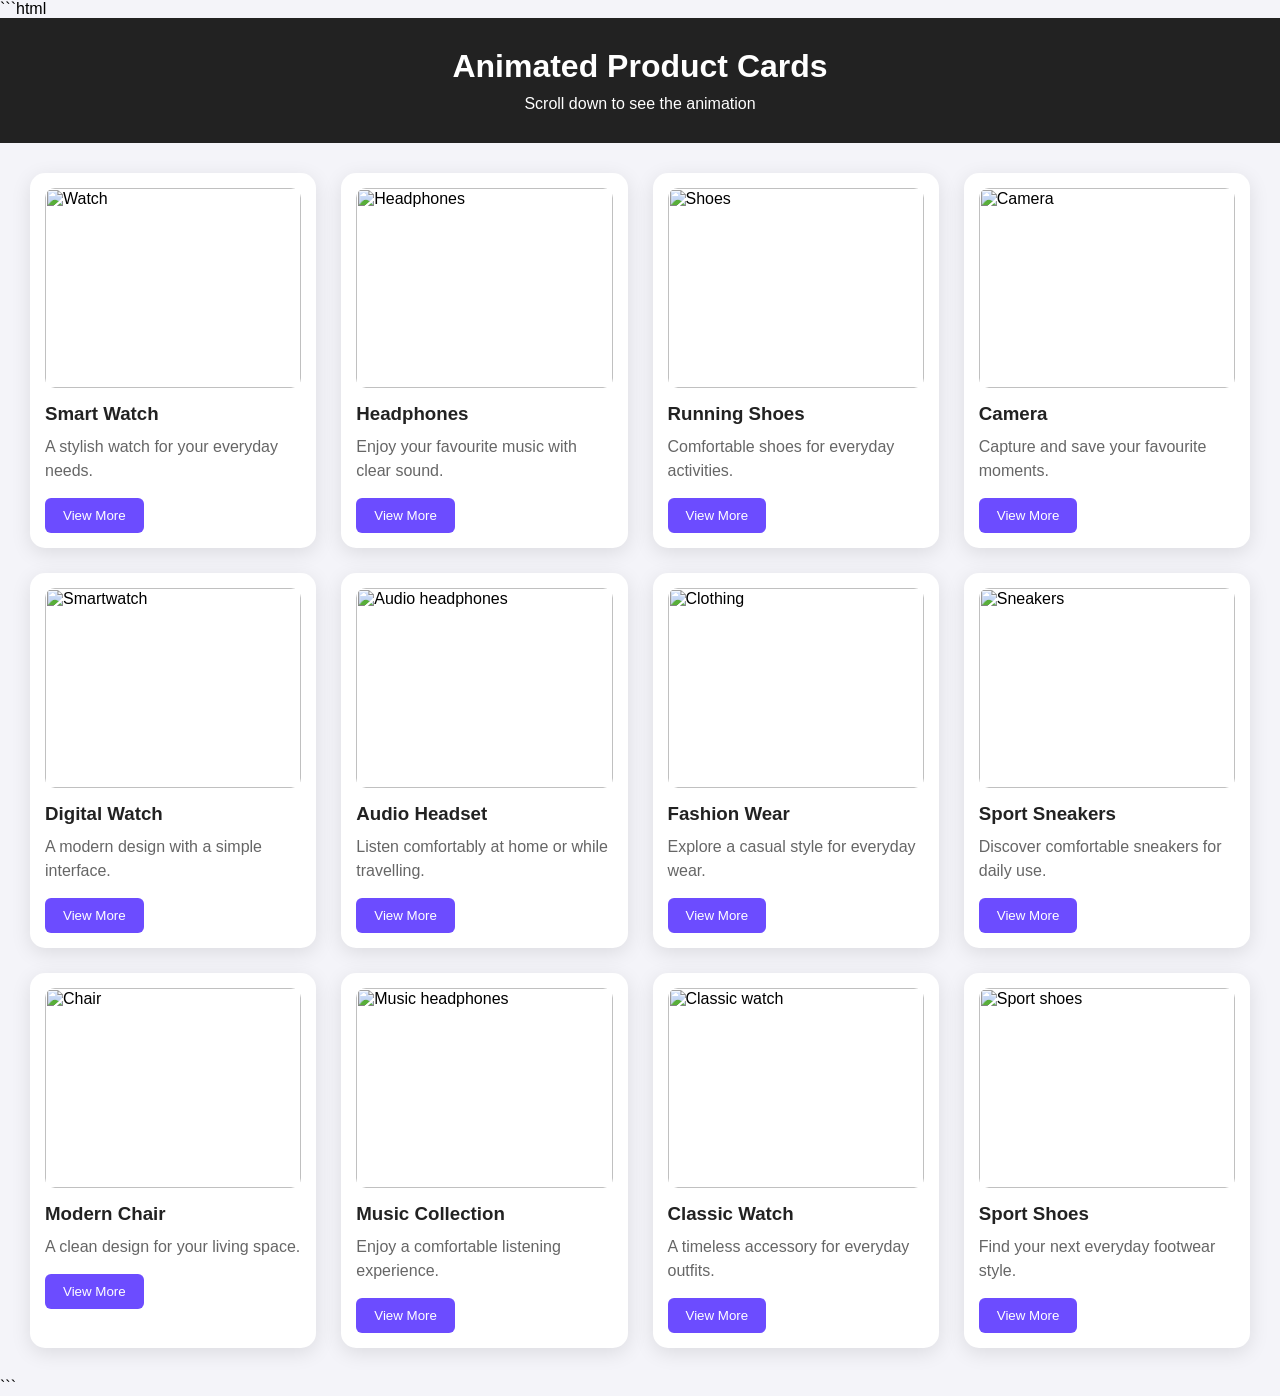
==== commit b56a97a0: "update done" ====
--- a/card.html
+++ b/card.html
@@ -1,279 +1,239 @@
+```html
 <!DOCTYPE html>
 <html lang="en">
 <head>
     <meta charset="UTF-8">
     <meta name="viewport" content="width=device-width, initial-scale=1.0">
-    <title>Signup</title>
-    <link rel="stylesheet" href="signup.css">
+    <title>Animated Grid Cards</title>
+
+    <style>
+        * {
+            margin: 0;
+            padding: 0;
+            box-sizing: border-box;
+        }
+
+        body {
+            font-family: Arial, sans-serif;
+            background: #f4f4f9;
+        }
+
+        header {
+            background: #222;
+            color: white;
+            text-align: center;
+            padding: 30px 15px;
+        }
+
+        header h1 {
+            margin-bottom: 10px;
+        }
+
+        .card-container {
+            display: grid;
+            grid-template-columns: repeat(4, minmax(0, 1fr));
+            gap: 25px;
+            padding: 30px;
+            max-width: 1600px;
+            margin: auto;
+        }
+
+        .card {
+            background: white;
+            padding: 15px;
+            border-radius: 15px;
+            box-shadow: 0 5px 20px rgba(0, 0, 0, 0.1);
+            overflow: hidden;
+
+            /* Initial animation position */
+            opacity: 0;
+            transform: translateX(-100px);
+
+            transition:
+                opacity 0.7s ease,
+                transform 0.7s ease;
+        }
+
+        /* Card animation */
+        .card.show {
+            opacity: 1;
+            transform: translateX(0);
+        }
+
+        .card img {
+            width: 100%;
+            height: 200px;
+            object-fit: cover;
+            border-radius: 10px;
+            display: block;
+        }
+
+        .card h3 {
+            margin: 15px 0 10px;
+            color: #222;
+        }
+
+        .card p {
+            color: #666;
+            line-height: 1.5;
+        }
+
+        .card button {
+            margin-top: 15px;
+            padding: 10px 18px;
+            background: #6c4cff;
+            color: white;
+            border: none;
+            border-radius: 6px;
+            cursor: pointer;
+        }
+
+        .card button:hover {
+            background: #4b30d8;
+        }
+
+        /* Tablet */
+        @media (max-width: 900px) {
+            .card-container {
+                grid-template-columns: repeat(2, minmax(0, 1fr));
+            }
+        }
+
+        /* Mobile */
+        @media (max-width: 500px) {
+            .card-container {
+                grid-template-columns: 1fr;
+                padding: 20px;
+                gap: 20px;
+            }
+
+            .card img {
+                height: 220px;
+            }
+        }
+    </style>
 </head>
-<style>
-* {
-    margin: 0;
-    padding: 0;
-    box-sizing: border-box;
-    font-family: Arial, sans-serif;
-}
-
-body {
-    min-height: 100vh;
-    display: flex;
-    justify-content: center;
-    align-items: center;
-    background: linear-gradient(135deg, #667eea, #764ba2);
-}
-
-.signup-box {
-    width: 400px;
-    background: white;
-    padding: 35px;
-    border-radius: 15px;
-    box-shadow: 0 10px 30px rgba(0, 0, 0, 0.2);
-}
-
-h2 {
-    text-align: center;
-    margin-bottom: 8px;
-    color: #333;
-}
-
-.subtitle {
-    text-align: center;
-    color: #777;
-    margin-bottom: 25px;
-}
-
-.input-box {
-    margin-bottom: 16px;
-}
-
-.input-box label {
-    display: block;
-    margin-bottom: 6px;
-    font-weight: bold;
-    color: #333;
-}
-
-.input-box input {
-    width: 90%;
-    padding: 12px;
-    border: 1px solid #ccc;
-    border-radius: 7px;
-    font-size: 15px;
-    outline: none;
-}
-
-.input-box input:focus {
-    border-color: #667eea;
-}
-
-.input-box span {
-    display: block;
-    color: red;
-    font-size: 12px;
-    margin-top: 4px;
-    min-height: 14px;
-}
-
-button {
-    width: 100%;
-    padding: 13px;
-    border: none;
-    border-radius: 7px;
-    background: #667eea;
-    color: white;
-    font-size: 16px;
-    cursor: pointer;
-}
-
-button:hover {
-    background: #5568d9;
-}
-
-#success {
-    text-align: center;
-    color: green;
-    margin-top: 15px;
-    font-weight: bold;
-}
-
-.login {
-    text-align: center;
-    margin-top: 20px;
-    color: #666;
-}
-
-.login a {
-    color: #667eea;
-    text-decoration: none;
-    font-weight: bold;
-}
-
-/* Mobile */
-@media (max-width: 500px) {
-
-    .signup-box {
-        width: 90%;
-        padding: 25px;
-    }
-
-} 
-</style>
+
 <body>
 
-    <div class="signup-box">
-
-        <h2>Create Account</h2>
-        <p class="subtitle">Sign up to create your account</p>
-
-        <form id="signupForm">
-
-            <div class="input-box">
-                <label>Full Name</label>
-                <input type="text" id="name" placeholder="Enter your name">
-                <span id="nameError"></span>
-            </div>
-
-            <div class="input-box">
-                <label>Email</label>
-                <input type="email" id="email" placeholder="Enter your email">
-                <span id="emailError"></span>
-            </div>
-
-            <div class="input-box">
-                <label>Phone Number</label>
-                <input type="text" id="phone" placeholder="Enter phone number">
-                <span id="phoneError"></span>
-            </div>
-
-            <div class="input-box">
-                <label>Password</label>
-                <input type="password" id="password" placeholder="Enter password">
-                <span id="passwordError"></span>
-            </div>
-
-            <div class="input-box">
-                <label>Confirm Password</label>
-                <input type="password" id="confirmPassword" placeholder="Confirm password">
-                <span id="confirmError"></span>
-            </div>
-
-            <button type="submit">Sign Up</button>
-
-            <p id="success"></p>
-
-            <p class="login">
-                Already have an account?
-                <a href="login.html">Login</a>
-            </p>
-
-        </form>
-  <iframe
-        src="https://www.google.com/maps/embed?pb=YOUR_MAP_CODE"
-        width="100%"
-        height="400"
-        style="border:0;"
-        allowfullscreen=""
-        loading="lazy"
-        referrerpolicy="no-referrer-when-downgrade">
-    </iframe>
+    <header>
+        <h1>Animated Product Cards</h1>
+        <p>Scroll down to see the animation</p>
+    </header>
+
+    <div class="card-container">
+
+        <div class="card">
+            <img src="https://images.unsplash.com/photo-1523275335684-37898b6baf30?w=500" alt="Watch">
+            <h3>Smart Watch</h3>
+            <p>A stylish watch for your everyday needs.</p>
+            <button>View More</button>
+        </div>
+
+        <div class="card">
+            <img src="https://images.unsplash.com/photo-1505740420928-5e560c06d30e?w=500" alt="Headphones">
+            <h3>Headphones</h3>
+            <p>Enjoy your favourite music with clear sound.</p>
+            <button>View More</button>
+        </div>
+
+        <div class="card">
+            <img src="https://images.unsplash.com/photo-1542291026-7eec264c27ff?w=500" alt="Shoes">
+            <h3>Running Shoes</h3>
+            <p>Comfortable shoes for everyday activities.</p>
+            <button>View More</button>
+        </div>
+
+        <div class="card">
+            <img src="https://images.unsplash.com/photo-1526170375885-4d8ecf77b99f?w=500" alt="Camera">
+            <h3>Camera</h3>
+            <p>Capture and save your favourite moments.</p>
+            <button>View More</button>
+        </div>
+
+        <div class="card">
+            <img src="https://images.unsplash.com/photo-1546868871-7041f2a55e12?w=500" alt="Smartwatch">
+            <h3>Digital Watch</h3>
+            <p>A modern design with a simple interface.</p>
+            <button>View More</button>
+        </div>
+
+        <div class="card">
+            <img src="https://images.unsplash.com/photo-1546435770-a3e426bf472b?w=500" alt="Audio headphones">
+            <h3>Audio Headset</h3>
+            <p>Listen comfortably at home or while travelling.</p>
+            <button>View More</button>
+        </div>
+
+        <div class="card">
+            <img src="https://images.unsplash.com/photo-1523381210434-271e8be1f52b?w=500" alt="Clothing">
+            <h3>Fashion Wear</h3>
+            <p>Explore a casual style for everyday wear.</p>
+            <button>View More</button>
+        </div>
+
+        <div class="card">
+            <img src="https://images.unsplash.com/photo-1491553895911-0055eca6402d?w=500" alt="Sneakers">
+            <h3>Sport Sneakers</h3>
+            <p>Discover comfortable sneakers for daily use.</p>
+            <button>View More</button>
+        </div>
+
+        <div class="card">
+            <img src="https://images.unsplash.com/photo-1503602642458-232111445657?w=500" alt="Chair">
+            <h3>Modern Chair</h3>
+            <p>A clean design for your living space.</p>
+            <button>View More</button>
+        </div>
+
+        <div class="card">
+            <img src="https://images.unsplash.com/photo-1505740420928-5e560c06d30e?w=500" alt="Music headphones">
+            <h3>Music Collection</h3>
+            <p>Enjoy a comfortable listening experience.</p>
+            <button>View More</button>
+        </div>
+
+        <div class="card">
+            <img src="https://images.unsplash.com/photo-1523275335684-37898b6baf30?w=500" alt="Classic watch">
+            <h3>Classic Watch</h3>
+            <p>A timeless accessory for everyday outfits.</p>
+            <button>View More</button>
+        </div>
+
+        <div class="card">
+            <img src="https://images.unsplash.com/photo-1542291026-7eec264c27ff?w=500" alt="Sport shoes">
+            <h3>Sport Shoes</h3>
+            <p>Find your next everyday footwear style.</p>
+            <button>View More</button>
+        </div>
+
     </div>
 
-    <script src="signup.js"></script>
-<script>
-    
-const form = document.getElementById("signupForm");
-
-form.addEventListener("submit", function (event) {
-
-    event.preventDefault();
-
-    // Get values
-    const name = document.getElementById("name").value.trim();
-    const email = document.getElementById("email").value.trim();
-    const phone = document.getElementById("phone").value.trim();
-    const password = document.getElementById("password").value;
-    const confirmPassword = document.getElementById("confirmPassword").value;
-
-    // Error elements
-    const nameError = document.getElementById("nameError");
-    const emailError = document.getElementById("emailError");
-    const phoneError = document.getElementById("phoneError");
-    const passwordError = document.getElementById("passwordError");
-    const confirmError = document.getElementById("confirmError");
-    const success = document.getElementById("success");
-
-    // Clear old messages
-    nameError.textContent = "";
-    emailError.textContent = "";
-    phoneError.textContent = "";
-    passwordError.textContent = "";
-    confirmError.textContent = "";
-    success.textContent = "";
-
-    let valid = true;
-
-    // Name validation
-    if (name === "") {
-        nameError.textContent = "Name is required";
-        valid = false;
-    }
-
-    // Email validation
-    const emailPattern = /^[^\s@]+@[^\s@]+\.[^\s@]+$/;
-
-    if (email === "") {
-        emailError.textContent = "Email is required";
-        valid = false;
-    }
-    else if (!emailPattern.test(email)) {
-        emailError.textContent = "Enter a valid email";
-        valid = false;
-    }
-
-    // Phone validation
-    const phonePattern = /^[0-9]{10}$/;
-
-    if (phone === "") {
-        phoneError.textContent = "Phone number is required";
-        valid = false;
-    }
-    else if (!phonePattern.test(phone)) {
-        phoneError.textContent = "Enter 10 digit phone number";
-        valid = false;
-    }
-
-    // Password validation
-    if (password === "") {
-        passwordError.textContent = "Password is required";
-        valid = false;
-    }
-    else if (password.length < 6) {
-        passwordError.textContent = "Password must be at least 6 characters";
-        valid = false;
-    }
-
-    // Confirm password
-    if (confirmPassword === "") {
-        confirmError.textContent = "Confirm your password";
-        valid = false;
-    }
-    else if (password !== confirmPassword) {
-        confirmError.textContent = "Passwords do not match";
-        valid = false;
-    }
-
-    // Success
-    if (valid) {
-
-        success.textContent = "Signup successful!";
-
-        form.reset();
-    }
-
-});
-
-
-</script>
+    <script>
+        const cards = document.querySelectorAll(".card");
+
+        const observer = new IntersectionObserver(
+            (entries) => {
+                entries.forEach((entry) => {
+                    if (entry.isIntersecting) {
+                        entry.target.classList.add("show");
+                    } else {
+                        entry.target.classList.remove("show");
+                    }
+                });
+            },
+            {
+                threshold: 0.15
+            }
+        );
+
+        cards.forEach((card, index) => {
+            // Small delay between cards
+            card.style.transitionDelay = `${(index % 4) * 100}ms`;
+            observer.observe(card);
+        });
+    </script>
+
 </body>
 </html>
-
+```
